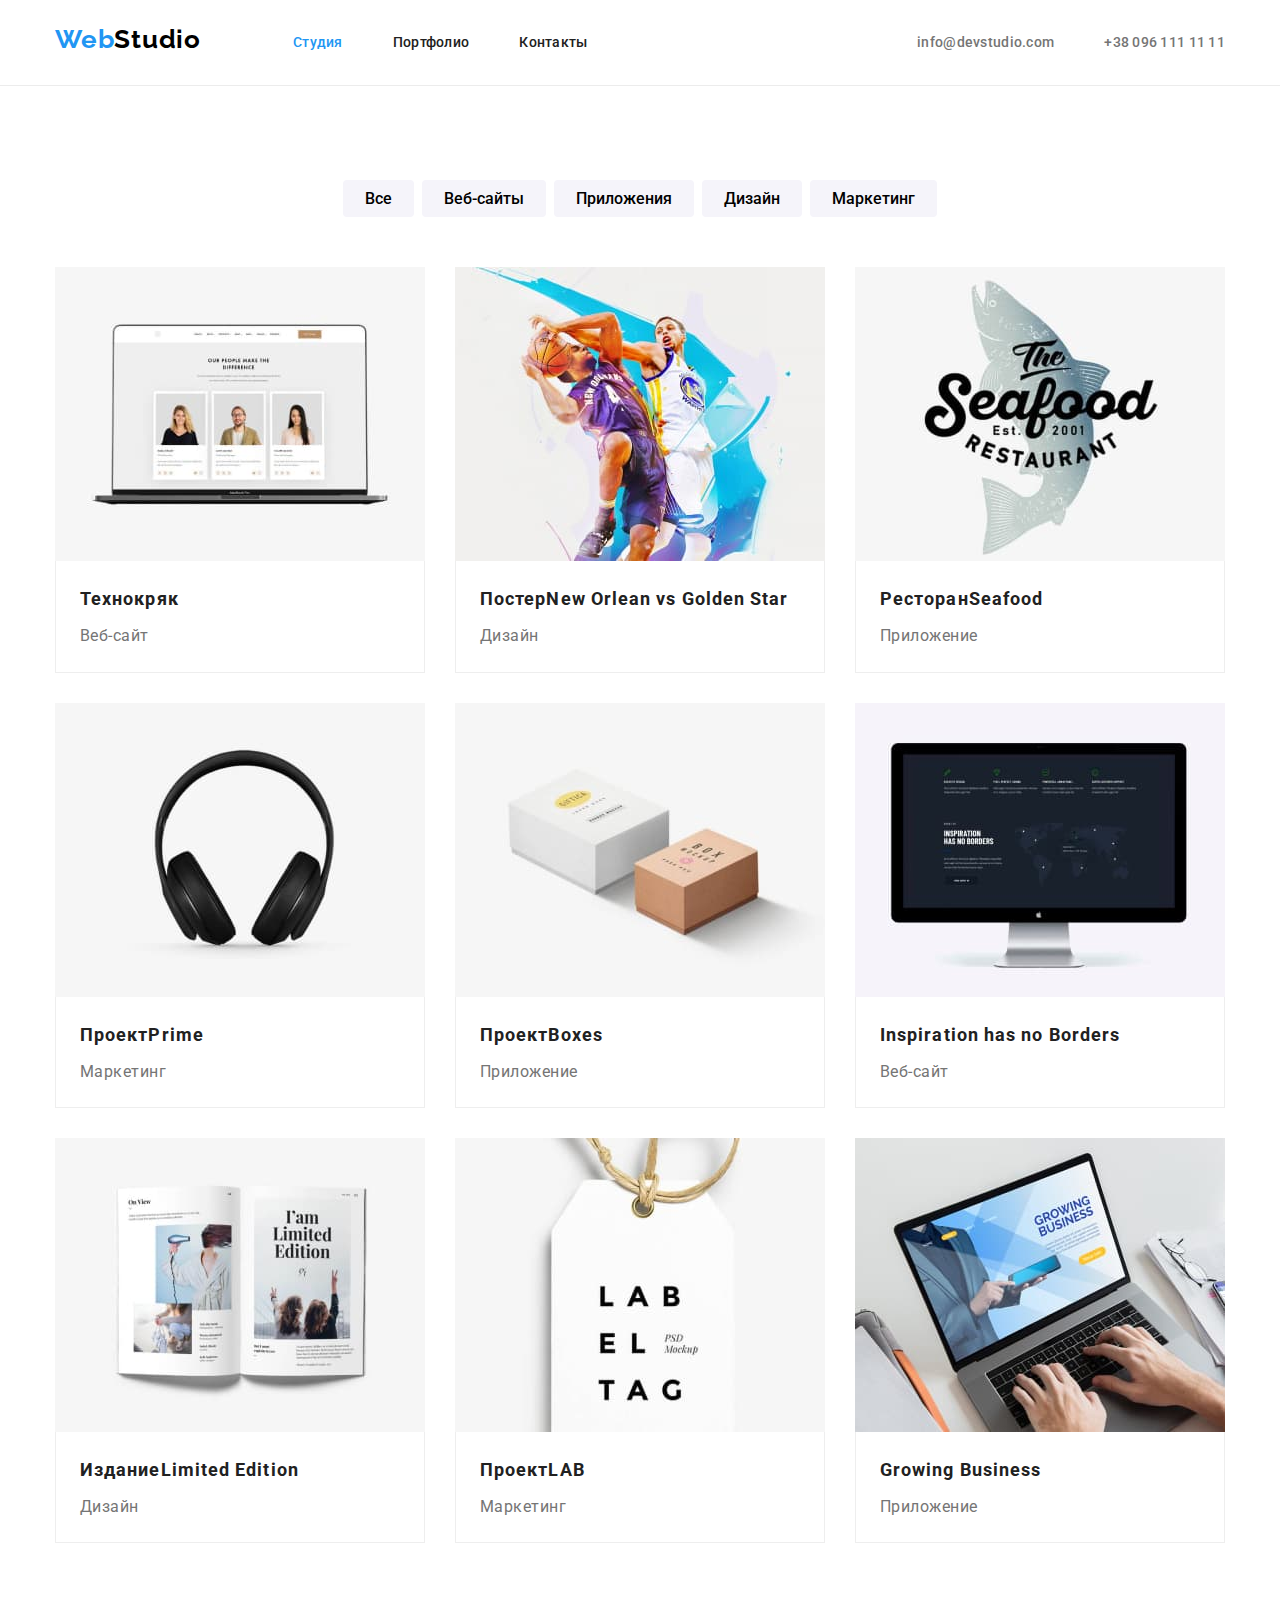
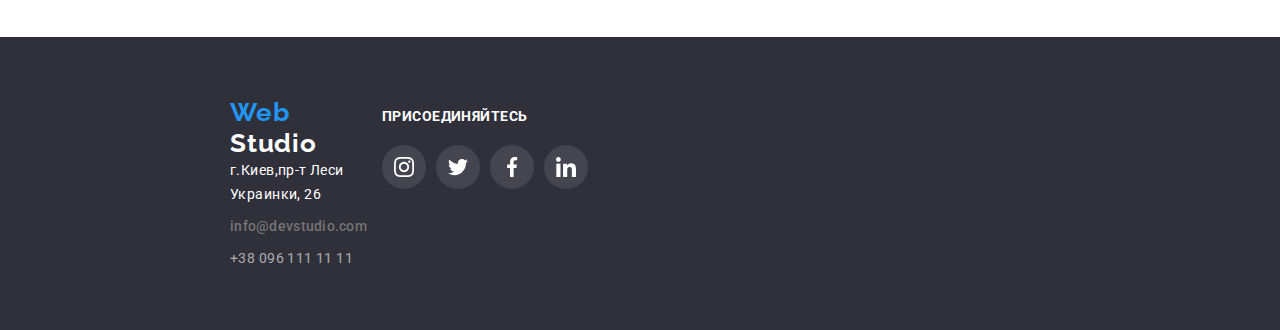
==== portfolio.html @ f0bbc2d5 "створення репозиторію" ====
<!DOCTYPE html>
<html lang="ru">
  <head>
    <meta charset="UTF-8" />
    <meta http-equiv="X-UA-Compatible" content="IE=edge" />
    <meta name="viewport" content="width=device-width, initial-scale=1.0" />
    <title>Студия</title>
    <link rel="preconnect" href="https://fonts.googleapis.com" />
    <link rel="preconnect" href="https://fonts.gstatic.com" crossorigin />
    <link
      href="https://fonts.googleapis.com/css2?family=Raleway:wght@700&family=Roboto:wght@400;500;700;900&display=swap"
      rel="stylesheet"
    />
    <link
      rel="stylesheet"
      href="https://cdnjs.cloudflare.com/ajax/libs/modern-normalize/1.1.0/modern-normalize.min.css"
      integrity="sha512-wpPYUAdjBVSE4KJnH1VR1HeZfpl1ub8YT/NKx4PuQ5NmX2tKuGu6U/JRp5y+Y8XG2tV+wKQpNHVUX03MfMFn9Q=="
      crossorigin="anonymous"
      referrerpolicy="no-referrer"
    />
    <link rel="stylesheet" href="./css/styles.css" />
  </head>

  <body>
    <!-- HEADER and Navigation-->
    <header class="header">
      <div class="container header-container">
        <nav class="navigation">
          <a href="./index.html" lang="en" class="logo"
            ><span class="logo-accent">Web</span
            ><span class="logo-black-color">Studio</span></a
          >
          <ul class="navigation-list list">
            <li class="navigation-list-item">
              <a href="./index.html" class="navigation-link link active"
                >Студия</a
              >
            </li>
            <li class="navigation-list-item">
              <a href="./portfolio.html" class="navigation-link link"
                >Портфолио</a
              >
            </li>
            <li class="navigation-list-item">
              <a href="/" class="navigation-link link">Контакты</a>
            </li>
          </ul>
        </nav>
        <ul class="contacts-list list">
          <li class="contact-mail">
            <a href="mailto:info@devstudio.com" class="contact-mail-link link"
              >info@devstudio.com</a
            >
          </li>
          <li class="contact-telephon">
            <a href="tel:+380961111111" class="contact-telephon-link link"
              >+38 096 111 11 11</a
            >
          </li>
        </ul>
      </div>
    </header>
    <main>
      <!-- Section filter-portfolio -->
      <section class="menu-portfolio">
        <div class="container">
          <h1 class="menu-portfolio-title">Портфолио</h1>
          <ul class="portfolio-filter-list list">
            <li class="portfolio-list-btn">
              <button type="button" class="filter-btn">Все</button>
            </li>
            <li class="portfolio-list-btn">
              <button type="button" class="filter-btn">Веб-сайты</button>
            </li>
            <li class="portfolio-list-btn">
              <button type="button" class="filter-btn">Приложения</button>
            </li>
            <li class="portfolio-list-btn">
              <button type="button" class="filter-btn">Дизайн</button>
            </li>
            <li class="portfolio-list-btn">
              <button type="button" class="filter-btn">Маркетинг</button>
            </li>
          </ul>
          <!-- portfolio setka -->

          <ul class="portfolio-list list">
            <li class="portfolio-list-item">
              <img
                src="./images/project1.jpg"
                width="370"
                height="404"
                alt="Пример веб-сайта"
                class="portfolio-list-item-img"
              />
              <div class="portfolio-list-container">
                <h2 class="portfolio-list-title">Технокряк</h2>
                <p class="portfolio-list-text">Веб-сайт</p>
              </div>
            </li>
            <li class="portfolio-list-item">
              <img
                src="./images/project2.jpg"
                width="370"
                height="404"
                alt="Пример постера"
                class="portfolio-list-item-img"
              />
              <div class="portfolio-list-container">
                <h2 class="portfolio-list-title">
                  Постер <span lang="en">New Orlean vs Golden Star</span>
                </h2>
                <p class="portfolio-list-text">Дизайн</p>
              </div>
            </li>
            <li class="portfolio-list-item">
              <img
                src="./images/project3.jpg"
                width="370"
                height="404"
                alt="Логотип приложения"
                class="portfolio-list-item-img"
              />
              <div class="portfolio-list-container">
                <h2 class="portfolio-list-title">
                  Ресторан <span lang="en">Seafood</span>
                </h2>
                <p class="portfolio-list-text">Приложение</p>
              </div>
            </li>
            <li class="portfolio-list-item">
              <img
                src="./images/project4.jpg"
                width="370"
                height="404"
                alt="Наушники"
                class="portfolio-list-item-img"
              />
              <div class="portfolio-list-container">
                <h2 class="portfolio-list-title">
                  Проект <span lang="en">Prime</span>
                </h2>
                <p class="portfolio-list-text">Маркетинг</p>
              </div>
            </li>
            <li class="portfolio-list-item">
              <img
                src="./images/project5.jpg"
                width="370"
                height="404"
                alt="Две коробки"
                class="portfolio-list-item-img"
              />
              <div class="portfolio-list-container">
                <h2 class="portfolio-list-title">
                  Проект <span lang="en">Boxes</span>
                </h2>
                <p class="portfolio-list-text">Приложение</p>
              </div>
            </li>
            <li class="portfolio-list-item">
              <img
                src="./images/project6.jpg"
                width="370"
                height="404"
                alt="Изображение веб-сайта на мониторе"
                class="portfolio-list-item-img"
              />
              <div class="portfolio-list-container">
                <h2 class="portfolio-list-title">
                  <span lang="en">Inspiration has no Borders</span>
                </h2>
                <p class="portfolio-list-text">Веб-сайт</p>
              </div>
            </li>
            <li class="portfolio-list-item">
              <img
                src="./images/project7.jpg"
                width="370"
                height="404"
                alt="Журнал"
                class="portfolio-list-item-img"
              />
              <div class="portfolio-list-container">
                <h2 class="portfolio-list-title">
                  Издание <span lang="en">Limited Edition</span>
                </h2>
                <p class="portfolio-list-text">Дизайн</p>
              </div>
            </li>
            <li class="portfolio-list-item">
              <img
                src="./images/project8.jpg"
                width="370"
                height="404"
                alt="Этикетка"
                class="portfolio-list-item-img"
              />
              <div class="portfolio-list-container">
                <h2 class="portfolio-list-title">
                  Проект <span lang="en">LAB</span>
                </h2>
                <p class="portfolio-list-text">Маркетинг</p>
              </div>
            </li>
            <li class="portfolio-list-item">
              <img
                src="./images/project9.jpg"
                width="370"
                height="404"
                alt="Пример приложения на ноутбуке"
                class="portfolio-list-item-img"
              />
              <div class="portfolio-list-container">
                <h2 class="portfolio-list-title">
                  <span lang="en">Growing Business</span>
                </h2>
                <p class="portfolio-list-text">Приложение</p>
              </div>
            </li>
          </ul>
        </div>
      </section>
    </main>
    <!-- Footer -->
    <footer class="footer">
      <div class="container footer-container">
        <a href="./index.html" lang="en" class="logo-footer link"
          ><span class="logo-accent">Web</span>
          <span class="logo-white-color">Studio</span></a
        >
        <address class="footer-address">
          <ul class="address-list list">
            <li class="address-link">
              <a href="https://goo-gl.me/G8uBm" class="address link"
                >г.Киев,пр-т Леси Украинки, 26</a
              >
            </li>
            <li class="mail">
              <a href="mailto:info@devstudio.com" class="contact-mail-link link"
                >info@devstudio.com</a
              >
            </li>
            <li class="phone-number">
              <a href="tel:+380961111111" class="phone-number link"
                >+38 096 111 11 11</a
              >
            </li>
          </ul>
        </address>
      </div>
      <div class="footer-social">
        <h2 class="footer-social-title">ПРИСОЕДИНЯЙТЕСЬ</h2>

        <ul class="social-icon-in-card list">
          <li class="footer-social-icon-item">
            <a class="footer-social-icon-link" href="">
              <svg class="footer-social-icon" width="20" height="20">
                <use href="./images/sprite.svg#icon-instagram-2"></use>
              </svg>
            </a>
          </li>
          <li class="social-icon-item">
            <a class="footer-social-icon-link" href="">
              <svg class="footer-social-icon" width="20" height="20">
                <use href="./images/sprite.svg#icon-twitter-1"></use>
              </svg>
            </a>
          </li>
          <li class="social-icon-item">
            <a class="footer-social-icon-link" href="">
              <svg class="footer-social-icon" width="20" height="20">
                <use href="./images/sprite.svg#icon-facebook-1-1"></use>
              </svg>
            </a>
          </li>

          <li class="social-icon-item">
            <a class="footer-social-icon-link" href="">
              <svg class="footer-social-icon" width="20" height="20">
                <use href="./images/sprite.svg#icon-linkedin-1"></use>
              </svg>
            </a>
          </li>
        </ul>
      </div>
    </footer>
  </body>
</html>
---- css/styles.css ----
html {
  box-sizing: border-box;
}
*,
*::before,
*::after {
  box-sizing: inherit;
}
:root {
  --main-text-color: #212121;
  --text-color: #757575;
  --accent-text-color: #2196f3;
  --accent-hover-color: #188ce8;
  --white-text-color: #ffffff;
  --button-bg-grey-color: #f5f4fa;
  --main-bg-color: #fffffff;
  --secondary-bg-color: #f5f4fa;
  --bg-grey-color: #2f303a;
  --border-color: #eeeeee;
  --social-icon-color: #afb1b8;
  --social-bg-lighte-color: #fff;
}
body {
  margin: 0;
  color: var(--main-text-color);
  font-family: Roboto, sans-serif;
}
h1,
h2,
h3,
p {
  margin-top: 0;
  margin-bottom: 0;
}
ul,
ol {
  margin-top: 0;
  margin-bottom: 0;
  padding-left: 0;
}
img {
  display: block;
  max-width: 100%;
  height: auto;
}

.list {
  list-style: none;
}
.link {
  text-decoration: none;
}
.container {
  width: 1200px;
  padding-left: 15px;
  padding-right: 15px;
  margin-left: auto;
  margin-right: auto;
}
.section {
  padding-top: 94px;
  padding-bottom: 94px;
}
/* section header */
.header {
  border-bottom: 1px solid #ececec;
}
.header-container {
  display: flex;
  align-items: center;
}

.navigation {
  display: flex;
}
.navigation-list {
  display: flex;
  padding-top: 32px;
  padding-bottom: 32px;
}
.contacts-list {
  display: flex;
  margin-left: auto;
  padding-top: 32px;
  padding-bottom: 32px;
}

.logo {
  font-family: Raleway, sans-serif;
  font-weight: 700;
  font-size: 26px;
  line-height: 1.19;
  text-decoration: none;
  letter-spacing: 0.03em;
  margin-right: 92px;
  padding-top: 24px;
  padding-bottom: 24px;
}
.logo-accent {
  color: var(--accent-text-color);
}
.logo-accent:hover {
  color: var(--accent-hover-color);
}
.logo-black-color {
  color: #000000;
}
.navigation-link {
  font-weight: 500;
  font-size: 14px;
  line-height: 1.4;
  letter-spacing: 0.02em;
  color: var(--main-text-color);
}
.active {
  color: var(--accent-text-color);
}
.navigation-link:hover {
  color: var(--accent-text-color);
}
.navigation-link:focus {
  color: var(--accent-text-color);
}
.navigation-list-item:not(:last-child) {
  margin-right: 50px;
}
.navigation-list-item {
  display: block;
}
.contact-telephon-link,
.contact-mail-link {
  font-weight: 500;
  font-size: 14px;
  line-height: 1.4;
  letter-spacing: 0.02em;
  color: var(--text-color);
}
.contact-mail {
  margin-right: 50px;
}
.contact-mail-link:hover,
:focus {
  color: var(--accent-text-color);
}
.contact-telephon-link:hover,
:focus {
  color: var(--accent-text-color);
}

.mail-icon {
  margin-right: 10px;
  fill: currentColor;
}

/* hero section */
.hero {
  max-width: 1600px;
  margin-top: 0;
  margin-left: auto;
  margin-right: auto;
  padding: 200px 0;
  background-image: linear-gradient(
      rgba(47, 48, 58, 0.4),
      rgba(47, 48, 58, 0.4)
    ),
    url("/images/Img5.jpg");
  background-size: cover;
  background-color: #c4c4c4;
}
.main-title {
  font-weight: 900;
  font-size: 44px;
  line-height: 1.4;
  text-align: center;
  letter-spacing: 0.06em;
  text-transform: uppercase;
  color: var(--white-text-color);
  min-width: 696px;

  margin-bottom: 30px;
}
.modal-button {
  min-width: 200px;
  padding: 10px 32px;
  font-weight: 700;
  font-size: 16px;
  line-height: 1.9;
  align-items: center;
  text-align: center;
  letter-spacing: 0.06em;
  color: var(--white-text-color);
  background-color: var(--accent-text-color);
  cursor: pointer;
  border-radius: 4px;
  border-color: var(--accent-hover-color);
  display: flex;
  margin-left: auto;
  margin-right: auto;
}
.modal-button:hover {
  background-color: var(--accent-hover-color);
}

/* description section */

.description-second-title {
  font-weight: 700;
  font-size: 14px;
  line-height: 1.1;
  letter-spacing: 0.03em;
  text-transform: uppercase;
  color: var(--main-text-color);
  margin-bottom: 10px;
}
.description-image{
  display: flex;
  align-items: center;
  width: 270px;
  height: 120px;
  background-color: var(--secondary-bg-color);
border-radius: 4px;
}
.description-text {
  font-size: 14px;
  line-height: 1.7;
  letter-spacing: 0.03em;
  color: var(--text-color);
}
.description-list {
  display: flex;
}
.description-list-item {
 
  flex-basis: calc((100% - 120px) / 4);
}
.description-list-item:last-child {
  margin-right: 0px;
}
.description-list-item:not(:last-child) {
  margin-right: 30px;
}
.description-icon {
  display: block;
  margin-bottom: 30px;
  margin-right: auto;
  margin-left: auto;
}

/* SECTION ABOUT */

.about {
  padding-top: 0;
}
.about-title,
.team-title,
.our-clients-title {
  font-weight: 700;
  font-size: 36px;
  line-height: 1.2;
  text-align: center;
  letter-spacing: 0.03em;
  color: var(--main-text-color);
  margin-bottom: 50px;
}

.about-list {
  display: flex;
  justify-content: space-between;
}

.about-list-photo:not(:last-child) {
  margin-right: 30px;
}

/* team members */
.team-list {
  display: flex;
  flex-wrap: wrap;
  margin-left: -30px;
  margin-top: -30px;
  padding: 0;
}
.team-member-photo {
  flex-basis: calc((100% - 120px) / 4);
  margin-left: 30px;
  margin-top: 30px;
  background-color: white;
  box-shadow: 0px 1px 3px rgba(0, 0, 0, 0.12), 0px 1px 1px rgba(0, 0, 0, 0.14),
    0px 2px 1px rgba(0, 0, 0, 0.2);
  border-radius: 0px 0px 4px 4px;
}

.team-teatle {
  margin-bottom: 50px;
}
.team-member-name {
  font-weight: 500;
  font-size: 16px;
  line-height: 1.2;
  letter-spacing: 0.03em;
  text-align: center;
  color: var(--main-text-color);
  margin-bottom: 10px;
}
.team-member-profesion {
  font-size: 16px;
  line-height: 1.2;
  letter-spacing: 0.03em;
  text-align: center;
  color: var(--text-color);
  margin-bottom: 16px;
}

.team-under-photo-content {
  padding-top: 30px;
  padding-bottom: 30px;
}
.team {
  background-color: var(--secondary-bg-color);
}

.social-icon-in-card {
  display: flex;
  width: 206px;
  margin: 0 auto;
  justify-content: space-between;
}
.social-icon-link {
  display: flex;
  justify-content: center;
  align-items: center;
  width: 44px;
  height: 44px;
  background-color: var(--white-text-color);
  border-radius: 50%;
  color: var(--social-icon-color);
}
.social-icon {
  fill: currentColor;
}
.social-icon-link:hover,
.social-icon-link:focus {
  color: var(--white-text-color);
  background-color: var(--accent-hover-color);
}

/* our clients section */
.clients-list {
  display: flex;
  justify-content: space-between;
}
.client-icon-link {
  display: block;
  height: 92px;
  padding: 16px 32px 16px 32px;
}

.client-icon {
  display: block;
  width: 106px;
  height: 60px;
  fill: var(--social-icon-color);
  margin-right: auto;
  margin-left: auto; 
}
.client-icon:hover,
.client-icon:focus{
  fill: var(--accent-hover-color);
}
.client-icon-item {
  width: 170px;
  height: 92px;
  color: var(--social-icon-color);
  border: 1px solid var(--social-icon-color);
  border-radius: 4px;
}

.client-icon-item:hover,
.client-icon-item:focus{
  border: 1px solid var(--accent-hover-color);
}
.client-icon-item:not(:last-child) {
  margin-right: 30px;
}
/* footer */
.footer {
  display: flex;
  align-items: baseline;
  max-width: 1600px;
  padding-top: 60px;
  background-color: var(--bg-grey-color);
  color: var(--white-text-color);
  padding-bottom: 60px;
  margin-top: 0;
  margin-left: auto;
  margin-right: auto;
}
.footer-container{
  margin-right: 0px;
  margin-left: 215px;
}
.address {
  font-size: 14px;
  line-height: 1.7;
  letter-spacing: 0.03em;
  color: var(--white-text-color);
  font-style: normal;
}
.address-link {
  display: block;
  margin-bottom: 8px;
}
.mail,
.phone-number {
  font-style: normal;
  font-size: 14px;
  line-height: 1.7;
  letter-spacing: 0.03em;
  color: rgba(255, 255, 255, 0.6);
  margin-bottom: 8px;
}
.phone-number {
  margin-bottom: 0px;
}
.address-list {
  display: block;
  /* display: column; */
}
.address-list,
.mail {
  align-content: space-around;
}
a.logo.link {
  display: block;
}
.logo-footer {
  font-family: Raleway, sans-serif;
  font-weight: 700;
  font-size: 26px;
  line-height: 1.19;
  text-decoration: none;
  letter-spacing: 0.03em;
  margin-bottom: 20px;
}
.logo-white-color {
  color: var(--white-text-color);
}
.address:hover {
  color: var(--accent-hover-color);
}
.mail:hover {
  color: var(--accent-hover-color);
}

.phone-number:hover {
  color: var(--accent-hover-color);
}
.address:focus {
  color: var(--accent-hover-color);
}
.mail:focus {
  color: var(--accent-hover-color);
}
.phone-number:focus {
  color: var(--accent-hover-color);
}
.footer-social{
  margin-right: 878px;
}
.footer-social-title{
  font-weight: 700;
  font-size: 14px;
  line-height: 1.14;
  letter-spacing: 0.03em;
  text-transform: uppercase;
  color:var(--white-text-color);
  margin-bottom:  20px;
}


.footer-social-icon-link{
  display: flex;
  justify-content: center;
  align-items: center;
  width: 44px;
  height: 44px;
  background-color: rgba(255, 255, 255, 0.1);
  border-radius: 50%;
  
}
.footer-social-icon{
  color: var(--white-text-color);
}

.footer-social-icon-link{
  fill: currentColor;
}


.footer-social-icon-link:hover,
.footer-social-icon-link:focus {
  color: var(--white-text-color);
  background-color: var(--accent-hover-color)
}

/* PORTFOLIO */
/* filter */
.filter-list-container {
  display: flex;
  justify-content: center;
  margin-right: auto;
  margin-left: auto;
  margin-bottom: 50px;
}
.portfolio-list-btn {
  font-size: 16px;
  line-height: 1.6;
  letter-spacing: 0.03em;
  color: var(--main-text-color);
  cursor: pointer;
  font-family: Roboto;
  font-style: normal;
  font-weight: 500;
  font-size: 16px;
  line-height: 1.6px;
}
.filter-btn {
  font-family: Roboto;
  font-style: normal;
  font-weight: 500;
  font-size: 16px;
  line-height: 1.6;
  background-color: var(--button-bg-grey-color);
  border-color: var(--button-bg-grey-color);
  border-radius: 4px;
  border-width: 0;
  padding: 6px 22px;
  cursor: pointer;
}
.portfolio-list-btn:not(:last-child) {
  margin-right: 8px;
}

.filter-btn:hover,
.filter-btn:focus {
  color: var(--white-text-color);
  background-color: var(--accent-hover-color);
}

.portfolio-filter-list {
  display: flex;
  justify-content: center;
  margin-right: auto;
  margin-left: auto;
  margin-bottom: 50px;
}

.portfolio-list-btn {
  display: flex;
  display: block;
  justify-content: center;
  margin-top: 0;

  padding-left: 0;
}
.menu-portfolio {
  padding-top: 94px;
  padding-bottom: 94px;
}
.portfolio-list-item {
  width: 370px;
  margin-bottom: 30px;
}
.portfolio-list-title {
  font-weight: bold;
  font-size: 18px;
  line-height: 2;
  letter-spacing: 0.06em;
  color: var(--main-text-color);
  background-color: #ffffff;
  display: flex;
  flex-wrap: wrap;
  margin-bottom: 4px;
}
.portfolio-list-text {
  font-size: 16px;
  line-height: 1.9;
  letter-spacing: 0.03em;
  color: var(--text-color);
  background-color: #ffffff;
}
.portfolio-list-container {
  border-left: 1px solid var(--border-color);
  border-bottom: 1px solid var(--border-color);
  border-right: 1px solid var(--border-color);
  padding: 20px 24px;
}
.portfolio-list {
  display: flex;
  flex-wrap: wrap;
}
.portfolio-list-item:not(:nth-child(3n)) {
  margin-right: 30px;
  background-color: white;
  padding: 0;
}
.portfolio-list-item:nth-last-child(-n + 3) {
  margin-bottom: 0px;
}
.menu-portfolio-title,
.description-title {
  position: absolute;
  width: 1px;
  height: 1px;
  margin: -1px;
  padding: 0;
  overflow: hidden;
  border: 0;
  clip: rect(0 0 0 0);
}
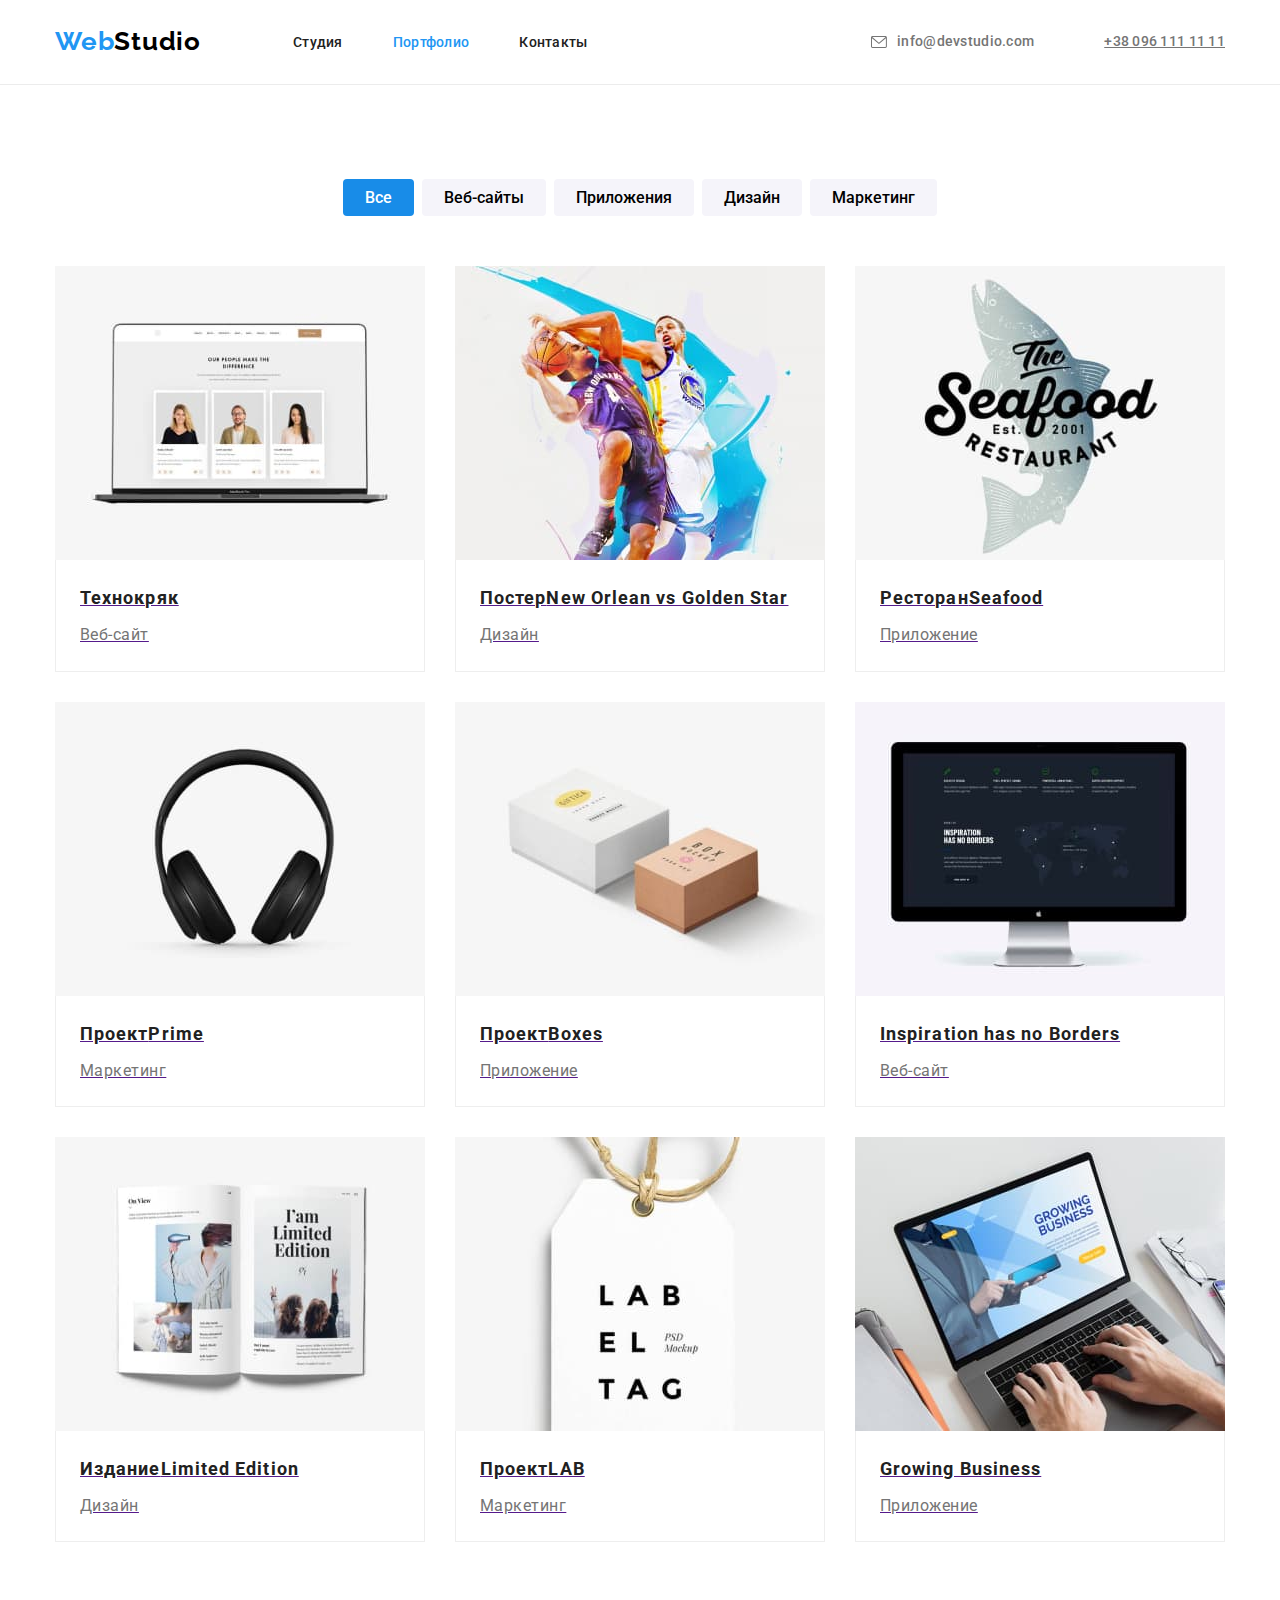
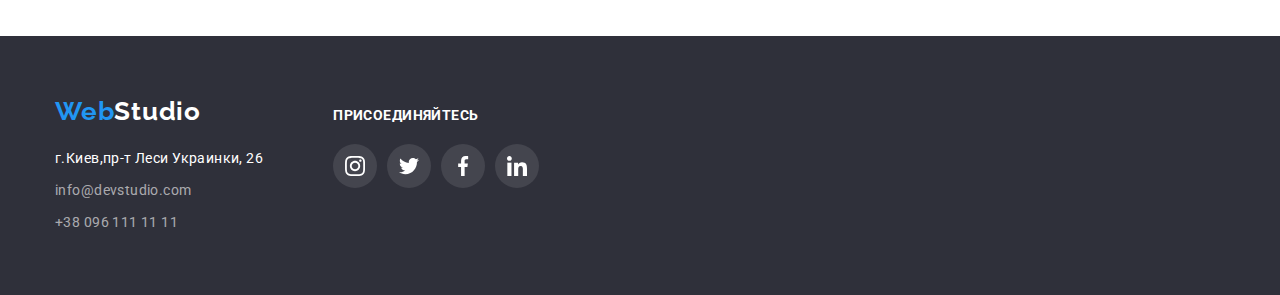
==== commit b2a95a56: "копія" ====
--- a/portfolio.html
+++ b/portfolio.html
@@ -26,18 +26,16 @@
     <header class="header">
       <div class="container header-container">
         <nav class="navigation">
-          <a href="./index.html" lang="en" class="logo"
-            ><span class="logo-accent">Web</span
-            ><span class="logo-black-color">Studio</span></a
+          <a href="./index.html" lang="en" class="logo logo-accent"
+            >Web<span class="logo-black-color">Studio</span></a
           >
+
           <ul class="navigation-list list">
             <li class="navigation-list-item">
-              <a href="./index.html" class="navigation-link link active"
-                >Студия</a
-              >
+              <a href="./index.html" class="navigation-link link">Студия</a>
             </li>
             <li class="navigation-list-item">
-              <a href="./portfolio.html" class="navigation-link link"
+              <a href="./portfolio.html" class="navigation-link link active"
                 >Портфолио</a
               >
             </li>
@@ -48,13 +46,19 @@
         </nav>
         <ul class="contacts-list list">
           <li class="contact-mail">
-            <a href="mailto:info@devstudio.com" class="contact-mail-link link"
-              >info@devstudio.com</a
+            <a href="mailto:info@devstudio.com" class="contact-mail-link link">
+              <svg class="mail-icon" width="16" height="12">
+                <use href="./images/sprite.svg#icon-envelope-hover-1"></use>
+              </svg>
+              info@devstudio.com</a
             >
           </li>
-          <li class="contact-telephon">
-            <a href="tel:+380961111111" class="contact-telephon-link link"
-              >+38 096 111 11 11</a
+          <li cclass="contact-telephon">
+            <a href="tel:+380961111111" class="contact-telephon-link lin">
+              <svg class="mail-icon" width="10" height="16">
+                <use href="./images/sprite.svg#smartphone"></use>
+              </svg>
+              +38 096 111 11 11</a
             >
           </li>
         </ul>
@@ -67,7 +71,9 @@
           <h1 class="menu-portfolio-title">Портфолио</h1>
           <ul class="portfolio-filter-list list">
             <li class="portfolio-list-btn">
-              <button type="button" class="filter-btn">Все</button>
+              <button type="button" class="filter-btn active-filter-btn">
+                Все
+              </button>
             </li>
             <li class="portfolio-list-btn">
               <button type="button" class="filter-btn">Веб-сайты</button>
@@ -86,137 +92,156 @@
 
           <ul class="portfolio-list list">
             <li class="portfolio-list-item">
-              <img
-                src="./images/project1.jpg"
-                width="370"
-                height="404"
-                alt="Пример веб-сайта"
-                class="portfolio-list-item-img"
-              />
-              <div class="portfolio-list-container">
-                <h2 class="portfolio-list-title">Технокряк</h2>
-                <p class="portfolio-list-text">Веб-сайт</p>
-              </div>
-            </li>
-            <li class="portfolio-list-item">
-              <img
-                src="./images/project2.jpg"
-                width="370"
-                height="404"
-                alt="Пример постера"
-                class="portfolio-list-item-img"
-              />
-              <div class="portfolio-list-container">
-                <h2 class="portfolio-list-title">
-                  Постер <span lang="en">New Orlean vs Golden Star</span>
-                </h2>
-                <p class="portfolio-list-text">Дизайн</p>
-              </div>
-            </li>
-            <li class="portfolio-list-item">
-              <img
-                src="./images/project3.jpg"
-                width="370"
-                height="404"
-                alt="Логотип приложения"
-                class="portfolio-list-item-img"
-              />
-              <div class="portfolio-list-container">
-                <h2 class="portfolio-list-title">
-                  Ресторан <span lang="en">Seafood</span>
-                </h2>
-                <p class="portfolio-list-text">Приложение</p>
-              </div>
-            </li>
-            <li class="portfolio-list-item">
-              <img
-                src="./images/project4.jpg"
-                width="370"
-                height="404"
-                alt="Наушники"
-                class="portfolio-list-item-img"
-              />
-              <div class="portfolio-list-container">
-                <h2 class="portfolio-list-title">
-                  Проект <span lang="en">Prime</span>
-                </h2>
-                <p class="portfolio-list-text">Маркетинг</p>
-              </div>
-            </li>
-            <li class="portfolio-list-item">
-              <img
-                src="./images/project5.jpg"
-                width="370"
-                height="404"
-                alt="Две коробки"
-                class="portfolio-list-item-img"
-              />
-              <div class="portfolio-list-container">
-                <h2 class="portfolio-list-title">
-                  Проект <span lang="en">Boxes</span>
-                </h2>
-                <p class="portfolio-list-text">Приложение</p>
-              </div>
-            </li>
-            <li class="portfolio-list-item">
-              <img
-                src="./images/project6.jpg"
-                width="370"
-                height="404"
-                alt="Изображение веб-сайта на мониторе"
-                class="portfolio-list-item-img"
-              />
-              <div class="portfolio-list-container">
-                <h2 class="portfolio-list-title">
-                  <span lang="en">Inspiration has no Borders</span>
-                </h2>
-                <p class="portfolio-list-text">Веб-сайт</p>
-              </div>
-            </li>
-            <li class="portfolio-list-item">
-              <img
-                src="./images/project7.jpg"
-                width="370"
-                height="404"
-                alt="Журнал"
-                class="portfolio-list-item-img"
-              />
-              <div class="portfolio-list-container">
-                <h2 class="portfolio-list-title">
-                  Издание <span lang="en">Limited Edition</span>
-                </h2>
-                <p class="portfolio-list-text">Дизайн</p>
-              </div>
-            </li>
-            <li class="portfolio-list-item">
-              <img
-                src="./images/project8.jpg"
-                width="370"
-                height="404"
-                alt="Этикетка"
-                class="portfolio-list-item-img"
-              />
-              <div class="portfolio-list-container">
-                <h2 class="portfolio-list-title">
-                  Проект <span lang="en">LAB</span>
-                </h2>
-                <p class="portfolio-list-text">Маркетинг</p>
-              </div>
-            </li>
-            <li class="portfolio-list-item">
-              <img
-                src="./images/project9.jpg"
-                width="370"
-                height="404"
-                alt="Пример приложения на ноутбуке"
-                class="portfolio-list-item-img"
-              />
-              <div class="portfolio-list-container">
-                <h2 class="portfolio-list-title">
-                  <span lang="en">Growing Business</span>
-                </h2>
-                <p class="portfolio-list-text">Приложение</p>
-              </div>
+              <a class="portfolio-link-img" href="">
+                <img
+                  src="./images/project1.jpg"
+                  width="370"
+                  height="404"
+                  alt="Пример постера"
+                  class="portfolio-list-item-img"
+                />
+                <div class="portfolio-list-container">
+                  <h2 class="portfolio-list-title">Технокряк</h2>
+                  <p class="portfolio-list-text">Веб-сайт</p>
+                </div>
+              </a>
+            </li>
+            <li class="portfolio-list-item">
+              <a class="portfolio-link-img" href="">
+                <img
+                  src="./images/project2.jpg"
+                  width="370"
+                  height="404"
+                  alt="Пример постера"
+                  class="portfolio-list-item-img"
+                />
+                <div class="portfolio-list-container">
+                  <h2 class="portfolio-list-title">
+                    Постер <span lang="en">New Orlean vs Golden Star</span>
+                  </h2>
+                  <p class="portfolio-list-text">Дизайн</p>
+                </div>
+              </a>
+            </li>
+            <li class="portfolio-list-item">
+              <a class="portfolio-link-img" href="">
+                <img
+                  src="./images/project3.jpg"
+                  width="370"
+                  height="404"
+                  alt="Логотип приложения"
+                  class="portfolio-list-item-img"
+                />
+                <div class="portfolio-list-container">
+                  <h2 class="portfolio-list-title">
+                    Ресторан <span lang="en">Seafood</span>
+                  </h2>
+                  <p class="portfolio-list-text">Приложение</p>
+                </div>
+              </a>
+            </li>
+            <li class="portfolio-list-item">
+              <a class="portfolio-link-img" href="">
+                <img
+                  src="./images/project4.jpg"
+                  width="370"
+                  height="404"
+                  alt="Наушники"
+                  class="portfolio-list-item-img"
+                />
+
+                <div class="portfolio-list-container">
+                  <h2 class="portfolio-list-title">
+                    Проект <span lang="en">Prime</span>
+                  </h2>
+                  <p class="portfolio-list-text">Маркетинг</p>
+                </div>
+              </a>
+            </li>
+            <li class="portfolio-list-item">
+              <a class="portfolio-link-img" href="">
+                <img
+                  src="./images/project5.jpg"
+                  width="370"
+                  height="404"
+                  alt="Две коробки"
+                  class="portfolio-list-item-img"
+                />
+                <div class="portfolio-list-container">
+                  <h2 class="portfolio-list-title">
+                    Проект <span lang="en">Boxes</span>
+                  </h2>
+                  <p class="portfolio-list-text">Приложение</p>
+                </div>
+              </a>
+            </li>
+            <li class="portfolio-list-item">
+              <a class="portfolio-link-img" href="">
+                <img
+                  src="./images/project6.jpg"
+                  width="370"
+                  height="404"
+                  alt="Изображение веб-сайта на мониторе"
+                  class="portfolio-list-item-img"
+                />
+                <div class="portfolio-list-container">
+                  <h2 class="portfolio-list-title">
+                    <span lang="en">Inspiration has no Borders</span>
+                  </h2>
+                  <p class="portfolio-list-text">Веб-сайт</p>
+                </div>
+              </a>
+            </li>
+            <li class="portfolio-list-item">
+              <a class="portfolio-link-img" href="">
+                <img
+                  src="./images/project7.jpg"
+                  width="370"
+                  height="404"
+                  alt="Журнал"
+                  class="portfolio-list-item-img"
+                />
+                <div class="portfolio-list-container">
+                  <h2 class="portfolio-list-title">
+                    Издание <span lang="en">Limited Edition</span>
+                  </h2>
+                  <p class="portfolio-list-text">Дизайн</p>
+                </div>
+              </a>
+            </li>
+            <li class="portfolio-list-item">
+              <a class="portfolio-link-img" href="">
+                <img
+                  src="./images/project8.jpg"
+                  width="370"
+                  height="404"
+                  alt="Этикетка"
+                  class="portfolio-list-item-img"
+                />
+                <div class="portfolio-list-container">
+                  <h2 class="portfolio-list-title">
+                    Проект <span lang="en">LAB</span>
+                  </h2>
+                  <p class="portfolio-list-text">Маркетинг</p>
+                </div>
+              </a>
+            </li>
+            <li class="portfolio-list-item">
+              <a class="portfolio-link-img" href="">
+                <img
+                  src="./images/project9.jpg"
+                  width="370"
+                  height="404"
+                  alt="Пример приложения на ноутбуке"
+                  class="portfolio-list-item-img"
+                />
+                <div class="portfolio-list-container">
+                  <h2 class="portfolio-list-title">
+                    <span lang="en">Growing Business</span>
+                  </h2>
+                  <p class="portfolio-list-text">Приложение</p>
+                </div>
+              </a>
             </li>
           </ul>
         </div>
@@ -224,65 +249,69 @@
     </main>
     <!-- Footer -->
     <footer class="footer">
-      <div class="container footer-container">
-        <a href="./index.html" lang="en" class="logo-footer link"
-          ><span class="logo-accent">Web</span>
-          <span class="logo-white-color">Studio</span></a
-        >
-        <address class="footer-address">
-          <ul class="address-list list">
-            <li class="address-link">
-              <a href="https://goo-gl.me/G8uBm" class="address link"
-                >г.Киев,пр-т Леси Украинки, 26</a
-              >
-            </li>
-            <li class="mail">
-              <a href="mailto:info@devstudio.com" class="contact-mail-link link"
-                >info@devstudio.com</a
-              >
-            </li>
-            <li class="phone-number">
-              <a href="tel:+380961111111" class="phone-number link"
-                >+38 096 111 11 11</a
-              >
+      <div class="footer-container container">
+        <div>
+          <a href="./index.html" lang="en" class="logo-footer link logo-accent"
+            >Web<span class="logo-white-color">Studio</span></a
+          >
+
+          <address class="footer-address">
+            <ul class="address-list list">
+              <li class="address-link">
+                <a href="https://goo-gl.me/G8uBm" class="address link"
+                  >г.Киев,пр-т Леси Украинки, 26</a
+                >
+              </li>
+              <li class="mail">
+                <a
+                  href="mailto:info@devstudio.com"
+                  class="footer-contact-mail-link link"
+                  >info@devstudio.com</a
+                >
+              </li>
+              <li class="phone-number">
+                <a href="tel:+380961111111" class="phone-number link"
+                  >+38 096 111 11 11</a
+                >
+              </li>
+            </ul>
+          </address>
+        </div>
+        <div class="footer-social">
+          <p class="footer-social-title">ПРИСОЕДИНЯЙТЕСЬ</p>
+
+          <ul class="social-icon-in-card list">
+            <li class="footer-social-icon-item">
+              <a class="footer-social-icon-link" href="">
+                <svg class="footer-social-icon" width="20" height="20">
+                  <use href="./images/sprite.svg#icon-instagram-2"></use>
+                </svg>
+              </a>
+            </li>
+            <li class="social-icon-item">
+              <a class="footer-social-icon-link" href="">
+                <svg class="footer-social-icon" width="20" height="20">
+                  <use href="./images/sprite.svg#icon-twitter-1"></use>
+                </svg>
+              </a>
+            </li>
+            <li class="social-icon-item">
+              <a class="footer-social-icon-link" href="">
+                <svg class="footer-social-icon" width="20" height="20">
+                  <use href="./images/sprite.svg#icon-facebook-1-1"></use>
+                </svg>
+              </a>
+            </li>
+
+            <li class="social-icon-item">
+              <a class="footer-social-icon-link" href="">
+                <svg class="footer-social-icon" width="20" height="20">
+                  <use href="./images/sprite.svg#icon-linkedin-1"></use>
+                </svg>
+              </a>
             </li>
           </ul>
-        </address>
-      </div>
-      <div class="footer-social">
-        <h2 class="footer-social-title">ПРИСОЕДИНЯЙТЕСЬ</h2>
-
-        <ul class="social-icon-in-card list">
-          <li class="footer-social-icon-item">
-            <a class="footer-social-icon-link" href="">
-              <svg class="footer-social-icon" width="20" height="20">
-                <use href="./images/sprite.svg#icon-instagram-2"></use>
-              </svg>
-            </a>
-          </li>
-          <li class="social-icon-item">
-            <a class="footer-social-icon-link" href="">
-              <svg class="footer-social-icon" width="20" height="20">
-                <use href="./images/sprite.svg#icon-twitter-1"></use>
-              </svg>
-            </a>
-          </li>
-          <li class="social-icon-item">
-            <a class="footer-social-icon-link" href="">
-              <svg class="footer-social-icon" width="20" height="20">
-                <use href="./images/sprite.svg#icon-facebook-1-1"></use>
-              </svg>
-            </a>
-          </li>
-
-          <li class="social-icon-item">
-            <a class="footer-social-icon-link" href="">
-              <svg class="footer-social-icon" width="20" height="20">
-                <use href="./images/sprite.svg#icon-linkedin-1"></use>
-              </svg>
-            </a>
-          </li>
-        </ul>
+        </div>
       </div>
     </footer>
   </body>
--- a/css/styles.css
+++ b/css/styles.css
@@ -1,11 +1,13 @@
 html {
   box-sizing: border-box;
 }
+
 *,
 *::before,
 *::after {
   box-sizing: inherit;
 }
+
 :root {
   --main-text-color: #212121;
   --text-color: #757575;
@@ -20,11 +22,13 @@
   --social-icon-color: #afb1b8;
   --social-bg-lighte-color: #fff;
 }
+
 body {
   margin: 0;
   color: var(--main-text-color);
   font-family: Roboto, sans-serif;
 }
+
 h1,
 h2,
 h3,
@@ -32,12 +36,14 @@
   margin-top: 0;
   margin-bottom: 0;
 }
+
 ul,
 ol {
   margin-top: 0;
   margin-bottom: 0;
   padding-left: 0;
 }
+
 img {
   display: block;
   max-width: 100%;
@@ -47,9 +53,11 @@
 .list {
   list-style: none;
 }
+
 .link {
   text-decoration: none;
 }
+
 .container {
   width: 1200px;
   padding-left: 15px;
@@ -57,14 +65,17 @@
   margin-left: auto;
   margin-right: auto;
 }
+
 .section {
   padding-top: 94px;
   padding-bottom: 94px;
 }
+
 /* section header */
 .header {
   border-bottom: 1px solid #ececec;
 }
+
 .header-container {
   display: flex;
   align-items: center;
@@ -73,14 +84,13 @@
 .navigation {
   display: flex;
 }
+
 .navigation-list {
   display: flex;
-  padding-top: 32px;
-  padding-bottom: 32px;
-}
-.contacts-list {
-  display: flex;
-  margin-left: auto;
+  align-items: center;
+}
+
+.navigation-link {
   padding-top: 32px;
   padding-bottom: 32px;
 }
@@ -96,15 +106,19 @@
   padding-top: 24px;
   padding-bottom: 24px;
 }
+
 .logo-accent {
   color: var(--accent-text-color);
 }
+
 .logo-accent:hover {
   color: var(--accent-hover-color);
 }
+
 .logo-black-color {
   color: #000000;
 }
+
 .navigation-link {
   font-weight: 500;
   font-size: 14px;
@@ -112,44 +126,87 @@
   letter-spacing: 0.02em;
   color: var(--main-text-color);
 }
+
 .active {
   color: var(--accent-text-color);
 }
+
 .navigation-link:hover {
   color: var(--accent-text-color);
 }
+
 .navigation-link:focus {
   color: var(--accent-text-color);
 }
+
 .navigation-list-item:not(:last-child) {
   margin-right: 50px;
 }
+
 .navigation-list-item {
   display: block;
-}
-.contact-telephon-link,
-.contact-mail-link {
+
+}
+
+.contacts-list {
+  display: flex;
+  align-items: center;
+  margin-left: auto;
+}
+
+.contact-mail {
+  display: flex;
+  align-items: center;
+  margin-right: 50px;
+
+}
+
+.contact-telephon {
+  display: flex;
+  display: block;
+  box-sizing: border-box;
+  align-items: center;
+}
+
+.contact-telephon-link {
+  display: flex;
+  justify-content: center;
   font-weight: 500;
   font-size: 14px;
   line-height: 1.4;
   letter-spacing: 0.02em;
   color: var(--text-color);
-}
-.contact-mail {
-  margin-right: 50px;
-}
+  padding-top: 32px;
+  padding-bottom: 32px;
+}
+
+.contact-mail-link {
+  display: flex;
+  justify-content: center;
+  align-items: center;
+  font-weight: 500;
+  font-size: 14px;
+  line-height: 1.4;
+  letter-spacing: 0.02em;
+  color: var(--text-color);
+  padding-top: 32px;
+  padding-bottom: 32px;
+}
+
+.mail-icon {
+
+  margin-right: 10px;
+  fill: currentColor;
+}
+
 .contact-mail-link:hover,
 :focus {
   color: var(--accent-text-color);
 }
+
 .contact-telephon-link:hover,
 :focus {
   color: var(--accent-text-color);
-}
-
-.mail-icon {
-  margin-right: 10px;
-  fill: currentColor;
 }
 
 /* hero section */
@@ -159,14 +216,13 @@
   margin-left: auto;
   margin-right: auto;
   padding: 200px 0;
-  background-image: linear-gradient(
-      rgba(47, 48, 58, 0.4),
-      rgba(47, 48, 58, 0.4)
-    ),
-    url("/images/Img5.jpg");
+  background-image: linear-gradient(rgba(47, 48, 58, 0.4),
+      rgba(47, 48, 58, 0.4)),
+    url("../images/Img5.jpg");
   background-size: cover;
   background-color: #c4c4c4;
 }
+
 .main-title {
   font-weight: 900;
   font-size: 44px;
@@ -176,9 +232,9 @@
   text-transform: uppercase;
   color: var(--white-text-color);
   min-width: 696px;
-
   margin-bottom: 30px;
 }
+
 .modal-button {
   min-width: 200px;
   padding: 10px 32px;
@@ -197,6 +253,7 @@
   margin-left: auto;
   margin-right: auto;
 }
+
 .modal-button:hover {
   background-color: var(--accent-hover-color);
 }
@@ -212,45 +269,50 @@
   color: var(--main-text-color);
   margin-bottom: 10px;
 }
-.description-image{
-  display: flex;
+
+.description-image {
+
+  display: block;
+  display: flex;
+  justify-content: center;
   align-items: center;
   width: 270px;
   height: 120px;
   background-color: var(--secondary-bg-color);
-border-radius: 4px;
-}
+  border-radius: 4px;
+  margin-bottom: 30px;
+}
+
 .description-text {
   font-size: 14px;
   line-height: 1.7;
   letter-spacing: 0.03em;
   color: var(--text-color);
 }
+
 .description-list {
   display: flex;
 }
+
 .description-list-item {
- 
+
   flex-basis: calc((100% - 120px) / 4);
 }
+
 .description-list-item:last-child {
   margin-right: 0px;
 }
+
 .description-list-item:not(:last-child) {
   margin-right: 30px;
 }
-.description-icon {
-  display: block;
-  margin-bottom: 30px;
-  margin-right: auto;
-  margin-left: auto;
-}
 
 /* SECTION ABOUT */
 
 .about {
   padding-top: 0;
 }
+
 .about-title,
 .team-title,
 .our-clients-title {
@@ -280,6 +342,7 @@
   margin-top: -30px;
   padding: 0;
 }
+
 .team-member-photo {
   flex-basis: calc((100% - 120px) / 4);
   margin-left: 30px;
@@ -293,6 +356,7 @@
 .team-teatle {
   margin-bottom: 50px;
 }
+
 .team-member-name {
   font-weight: 500;
   font-size: 16px;
@@ -302,6 +366,7 @@
   color: var(--main-text-color);
   margin-bottom: 10px;
 }
+
 .team-member-profesion {
   font-size: 16px;
   line-height: 1.2;
@@ -312,9 +377,9 @@
 }
 
 .team-under-photo-content {
-  padding-top: 30px;
-  padding-bottom: 30px;
-}
+  padding: 30px 32px;
+}
+
 .team {
   background-color: var(--secondary-bg-color);
 }
@@ -325,6 +390,7 @@
   margin: 0 auto;
   justify-content: space-between;
 }
+
 .social-icon-link {
   display: flex;
   justify-content: center;
@@ -335,9 +401,11 @@
   border-radius: 50%;
   color: var(--social-icon-color);
 }
+
 .social-icon {
   fill: currentColor;
 }
+
 .social-icon-link:hover,
 .social-icon-link:focus {
   color: var(--white-text-color);
@@ -349,68 +417,84 @@
   display: flex;
   justify-content: space-between;
 }
+
 .client-icon-link {
-  display: block;
-  height: 92px;
-  padding: 16px 32px 16px 32px;
-}
-
-.client-icon {
-  display: block;
-  width: 106px;
-  height: 60px;
-  fill: var(--social-icon-color);
-  margin-right: auto;
-  margin-left: auto; 
-}
-.client-icon:hover,
-.client-icon:focus{
-  fill: var(--accent-hover-color);
-}
-.client-icon-item {
+  display: flex;
+  justify-content: center;
+  align-items: center;
   width: 170px;
   height: 92px;
+  align-items: center;
   color: var(--social-icon-color);
   border: 1px solid var(--social-icon-color);
   border-radius: 4px;
 }
 
+.client-icon {
+  fill: currentColor;
+}
+
+.client-icon-link:hover,
+.client-icon-link:focus {
+  color: var(--accent-hover-color);
+}
+
 .client-icon-item:hover,
-.client-icon-item:focus{
+.client-icon-item:focus {
   border: 1px solid var(--accent-hover-color);
 }
+
 .client-icon-item:not(:last-child) {
   margin-right: 30px;
 }
+
 /* footer */
 .footer {
+  padding: 60px 0;
+  background-color: var(--bg-grey-color);
+
+}
+
+.footer-container {
   display: flex;
   align-items: baseline;
-  max-width: 1600px;
-  padding-top: 60px;
-  background-color: var(--bg-grey-color);
-  color: var(--white-text-color);
-  padding-bottom: 60px;
-  margin-top: 0;
-  margin-left: auto;
-  margin-right: auto;
-}
-.footer-container{
-  margin-right: 0px;
-  margin-left: 215px;
-}
+  padding: 0 15px;
+  margin: 0 auto;
+}
+
 .address {
   font-size: 14px;
   line-height: 1.7;
   letter-spacing: 0.03em;
   color: var(--white-text-color);
   font-style: normal;
-}
+  min-width: 230px;
+}
+
 .address-link {
-  display: block;
+  display: inline-block;
   margin-bottom: 8px;
 }
-.mail,
+
+.mail {
+  font-style: normal;
+  font-size: 14px;
+  line-height: 1.7;
+  letter-spacing: 0.03em;
+  color: rgba(255, 255, 255, 0.6);
+  margin-bottom: 8px;
+}
+
+.footer-contact-mail-link {
+  font-family: Roboto;
+  font-style: normal;
+  font-size: 14px;
+  line-height: 1.7;
+  letter-spacing: 0.03em;
+  color: rgba(255, 255, 255, 0.6);
+  margin-bottom: 8px;
+}
+
 .phone-number {
   font-style: normal;
   font-size: 14px;
@@ -419,20 +503,24 @@
   color: rgba(255, 255, 255, 0.6);
   margin-bottom: 8px;
 }
+
 .phone-number {
   margin-bottom: 0px;
 }
+
 .address-list {
   display: block;
-  /* display: column; */
-}
+}
+
 .address-list,
 .mail {
   align-content: space-around;
 }
+
 a.logo.link {
   display: block;
 }
+
 .logo-footer {
   font-family: Raleway, sans-serif;
   font-weight: 700;
@@ -440,14 +528,18 @@
   line-height: 1.19;
   text-decoration: none;
   letter-spacing: 0.03em;
+  display: block;
   margin-bottom: 20px;
 }
+
 .logo-white-color {
   color: var(--white-text-color);
 }
+
 .address:hover {
   color: var(--accent-hover-color);
 }
+
 .mail:hover {
   color: var(--accent-hover-color);
 }
@@ -455,30 +547,36 @@
 .phone-number:hover {
   color: var(--accent-hover-color);
 }
+
 .address:focus {
   color: var(--accent-hover-color);
 }
+
 .mail:focus {
   color: var(--accent-hover-color);
 }
+
 .phone-number:focus {
   color: var(--accent-hover-color);
 }
-.footer-social{
-  margin-right: 878px;
-}
-.footer-social-title{
+
+.footer-social {
+  margin-left: 70px;
+}
+
+.footer-social-title {
   font-weight: 700;
   font-size: 14px;
   line-height: 1.14;
   letter-spacing: 0.03em;
   text-transform: uppercase;
-  color:var(--white-text-color);
-  margin-bottom:  20px;
-}
-
-
-.footer-social-icon-link{
+  color: var(--white-text-color);
+
+  margin-bottom: 20px;
+}
+
+
+.footer-social-icon-link {
   display: flex;
   justify-content: center;
   align-items: center;
@@ -486,13 +584,14 @@
   height: 44px;
   background-color: rgba(255, 255, 255, 0.1);
   border-radius: 50%;
-  
-}
-.footer-social-icon{
-  color: var(--white-text-color);
-}
-
-.footer-social-icon-link{
+
+}
+
+.footer-social-icon {
+  color: var(--white-text-color);
+}
+
+.footer-social-icon-link {
   fill: currentColor;
 }
 
@@ -512,6 +611,7 @@
   margin-left: auto;
   margin-bottom: 50px;
 }
+
 .portfolio-list-btn {
   font-size: 16px;
   line-height: 1.6;
@@ -524,6 +624,7 @@
   font-size: 16px;
   line-height: 1.6px;
 }
+
 .filter-btn {
   font-family: Roboto;
   font-style: normal;
@@ -537,8 +638,14 @@
   padding: 6px 22px;
   cursor: pointer;
 }
+
 .portfolio-list-btn:not(:last-child) {
   margin-right: 8px;
+}
+
+.active-filter-btn {
+  color: var(--white-text-color);
+  background-color: var(--accent-hover-color);
 }
 
 .filter-btn:hover,
@@ -560,17 +667,37 @@
   display: block;
   justify-content: center;
   margin-top: 0;
-
   padding-left: 0;
 }
+
 .menu-portfolio {
   padding-top: 94px;
   padding-bottom: 94px;
 }
+
 .portfolio-list-item {
+  display: block;
   width: 370px;
   margin-bottom: 30px;
-}
+
+}
+
+.portfolio-link-img {
+  display: block;
+}
+
+.portfolio-list-item:hover {
+  box-shadow: 0px 1px 1px rgba(0, 0, 0, 0.12),
+    0px 4px 4px rgba(0, 0, 0, 0.06),
+    1px 4px 6px rgba(0, 0, 0, 0.16);
+}
+
+.portfolio-list-all:focus {
+  box-shadow: 0px 1px 1px rgba(0, 0, 0, 0.12),
+    0px 4px 4px rgba(0, 0, 0, 0.06),
+    1px 4px 6px rgba(0, 0, 0, 0.16);
+}
+
 .portfolio-list-title {
   font-weight: bold;
   font-size: 18px;
@@ -582,6 +709,7 @@
   flex-wrap: wrap;
   margin-bottom: 4px;
 }
+
 .portfolio-list-text {
   font-size: 16px;
   line-height: 1.9;
@@ -589,24 +717,29 @@
   color: var(--text-color);
   background-color: #ffffff;
 }
+
 .portfolio-list-container {
   border-left: 1px solid var(--border-color);
   border-bottom: 1px solid var(--border-color);
   border-right: 1px solid var(--border-color);
   padding: 20px 24px;
 }
+
 .portfolio-list {
   display: flex;
   flex-wrap: wrap;
 }
+
 .portfolio-list-item:not(:nth-child(3n)) {
   margin-right: 30px;
   background-color: white;
   padding: 0;
 }
+
 .portfolio-list-item:nth-last-child(-n + 3) {
   margin-bottom: 0px;
 }
+
 .menu-portfolio-title,
 .description-title {
   position: absolute;
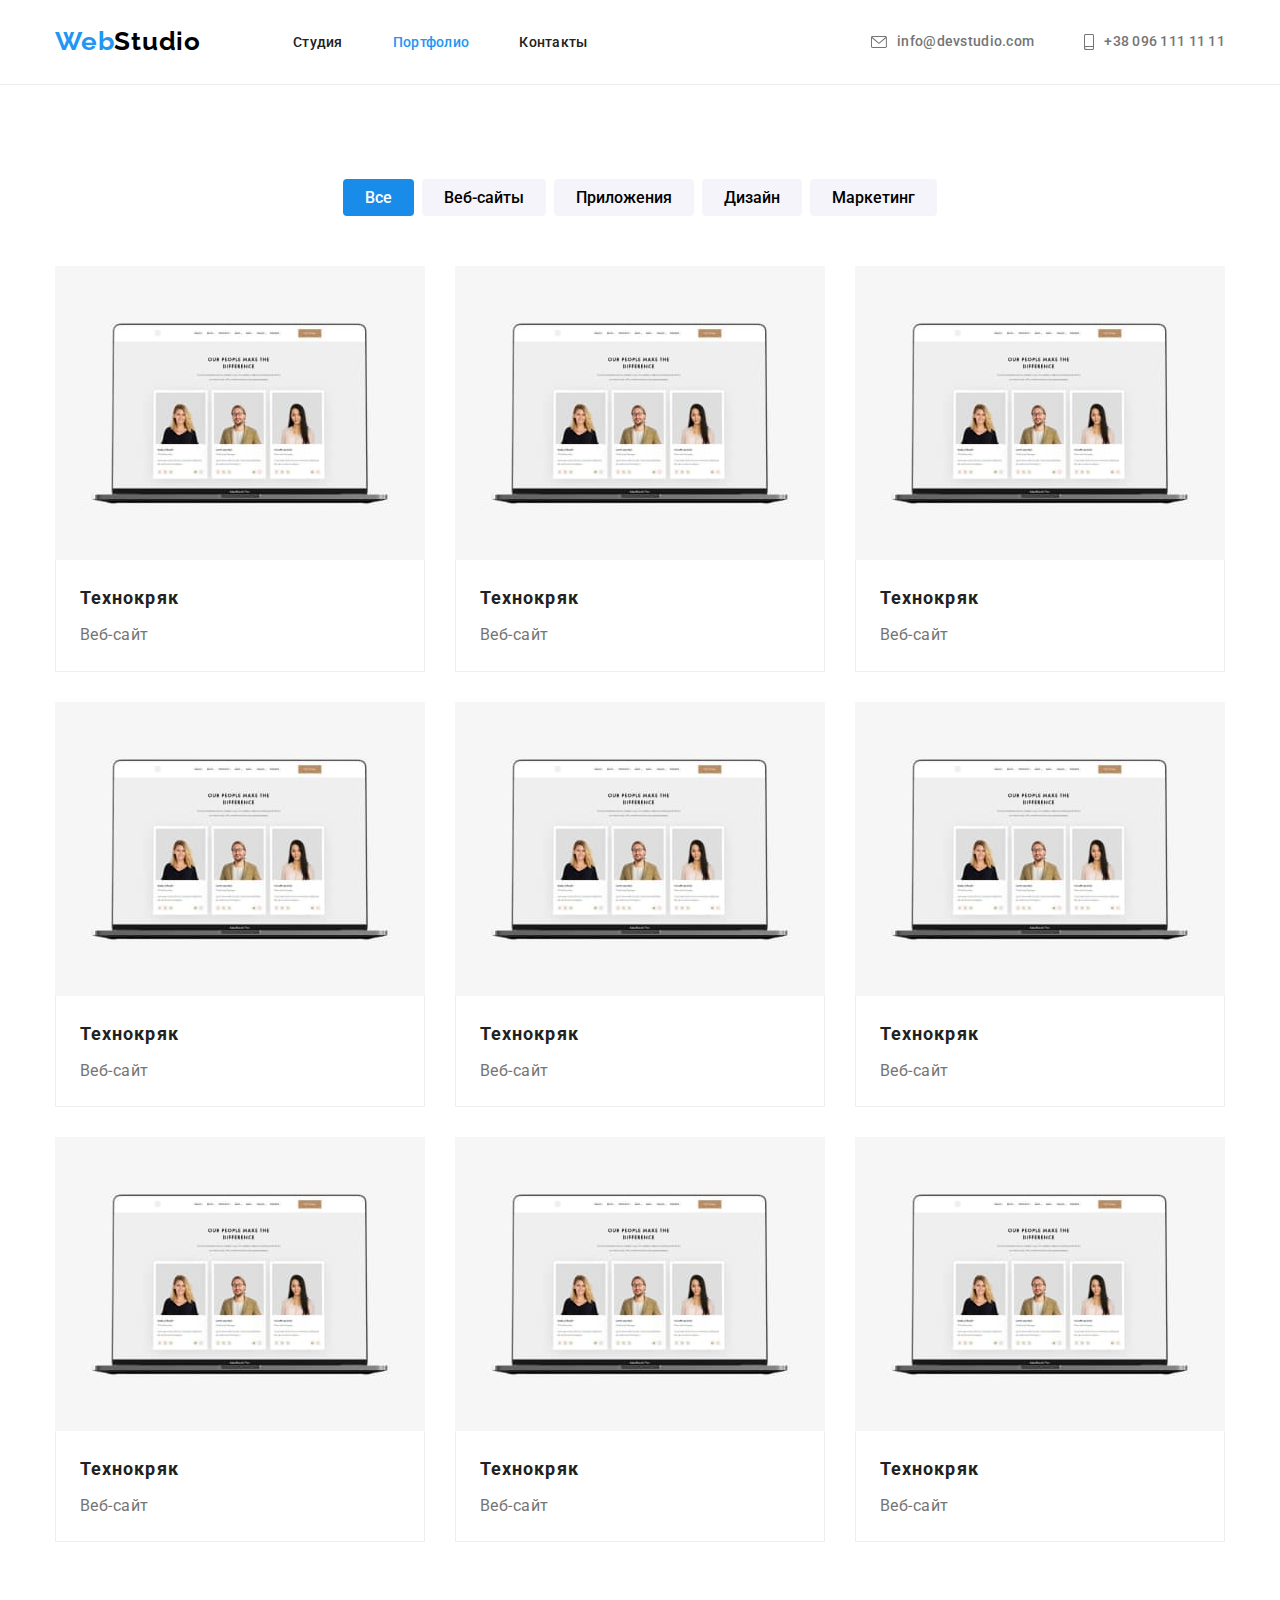
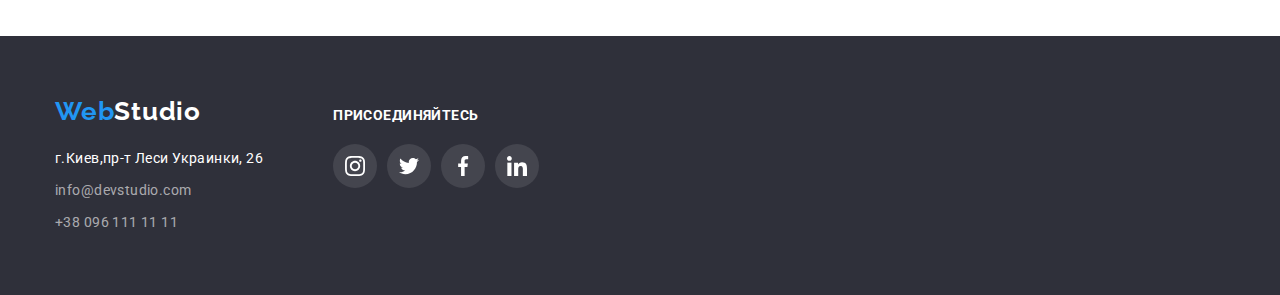
==== commit 5887d07f: "4 to5 copy" ====
--- a/portfolio.html
+++ b/portfolio.html
@@ -54,9 +54,9 @@
             >
           </li>
           <li cclass="contact-telephon">
-            <a href="tel:+380961111111" class="contact-telephon-link lin">
+            <a href="tel:+380961111111" class="contact-telephon-link link">
               <svg class="mail-icon" width="10" height="16">
-                <use href="./images/sprite.svg#smartphone"></use>
+                <use href="./images/sprite.svg#icon-smartphone"></use>
               </svg>
               +38 096 111 11 11</a
             >
@@ -92,154 +92,200 @@
 
           <ul class="portfolio-list list">
             <li class="portfolio-list-item">
-              <a class="portfolio-link-img" href="">
-                <img
-                  src="./images/project1.jpg"
-                  width="370"
-                  height="404"
-                  alt="Пример постера"
-                  class="portfolio-list-item-img"
-                />
-                <div class="portfolio-list-container">
-                  <h2 class="portfolio-list-title">Технокряк</h2>
-                  <p class="portfolio-list-text">Веб-сайт</p>
-                </div>
-              </a>
-            </li>
-            <li class="portfolio-list-item">
-              <a class="portfolio-link-img" href="">
-                <img
-                  src="./images/project2.jpg"
-                  width="370"
-                  height="404"
-                  alt="Пример постера"
-                  class="portfolio-list-item-img"
-                />
-                <div class="portfolio-list-container">
-                  <h2 class="portfolio-list-title">
-                    Постер <span lang="en">New Orlean vs Golden Star</span>
-                  </h2>
-                  <p class="portfolio-list-text">Дизайн</p>
-                </div>
-              </a>
-            </li>
-            <li class="portfolio-list-item">
-              <a class="portfolio-link-img" href="">
-                <img
-                  src="./images/project3.jpg"
-                  width="370"
-                  height="404"
-                  alt="Логотип приложения"
-                  class="portfolio-list-item-img"
-                />
-                <div class="portfolio-list-container">
-                  <h2 class="portfolio-list-title">
-                    Ресторан <span lang="en">Seafood</span>
-                  </h2>
-                  <p class="portfolio-list-text">Приложение</p>
-                </div>
-              </a>
-            </li>
-            <li class="portfolio-list-item">
-              <a class="portfolio-link-img" href="">
-                <img
-                  src="./images/project4.jpg"
-                  width="370"
-                  height="404"
-                  alt="Наушники"
-                  class="portfolio-list-item-img"
-                />
-
-                <div class="portfolio-list-container">
-                  <h2 class="portfolio-list-title">
-                    Проект <span lang="en">Prime</span>
-                  </h2>
-                  <p class="portfolio-list-text">Маркетинг</p>
-                </div>
-              </a>
-            </li>
-            <li class="portfolio-list-item">
-              <a class="portfolio-link-img" href="">
-                <img
-                  src="./images/project5.jpg"
-                  width="370"
-                  height="404"
-                  alt="Две коробки"
-                  class="portfolio-list-item-img"
-                />
-                <div class="portfolio-list-container">
-                  <h2 class="portfolio-list-title">
-                    Проект <span lang="en">Boxes</span>
-                  </h2>
-                  <p class="portfolio-list-text">Приложение</p>
-                </div>
-              </a>
-            </li>
-            <li class="portfolio-list-item">
-              <a class="portfolio-link-img" href="">
-                <img
-                  src="./images/project6.jpg"
-                  width="370"
-                  height="404"
-                  alt="Изображение веб-сайта на мониторе"
-                  class="portfolio-list-item-img"
-                />
-                <div class="portfolio-list-container">
-                  <h2 class="portfolio-list-title">
-                    <span lang="en">Inspiration has no Borders</span>
-                  </h2>
-                  <p class="portfolio-list-text">Веб-сайт</p>
-                </div>
-              </a>
-            </li>
-            <li class="portfolio-list-item">
-              <a class="portfolio-link-img" href="">
-                <img
-                  src="./images/project7.jpg"
-                  width="370"
-                  height="404"
-                  alt="Журнал"
-                  class="portfolio-list-item-img"
-                />
-                <div class="portfolio-list-container">
-                  <h2 class="portfolio-list-title">
-                    Издание <span lang="en">Limited Edition</span>
-                  </h2>
-                  <p class="portfolio-list-text">Дизайн</p>
-                </div>
-              </a>
-            </li>
-            <li class="portfolio-list-item">
-              <a class="portfolio-link-img" href="">
-                <img
-                  src="./images/project8.jpg"
-                  width="370"
-                  height="404"
-                  alt="Этикетка"
-                  class="portfolio-list-item-img"
-                />
-                <div class="portfolio-list-container">
-                  <h2 class="portfolio-list-title">
-                    Проект <span lang="en">LAB</span>
-                  </h2>
-                  <p class="portfolio-list-text">Маркетинг</p>
-                </div>
-              </a>
-            </li>
-            <li class="portfolio-list-item">
-              <a class="portfolio-link-img" href="">
-                <img
-                  src="./images/project9.jpg"
-                  width="370"
-                  height="404"
-                  alt="Пример приложения на ноутбуке"
-                  class="portfolio-list-item-img"
-                />
-                <div class="portfolio-list-container">
-                  <h2 class="portfolio-list-title">
-                    <span lang="en">Growing Business</span>
-                  </h2>
-                  <p class="portfolio-list-text">Приложение</p>
+              <a class="portfolio-link-img link" href="">
+                <div class="portfolio-overlay">
+                  <img
+                    src="./images/project1.jpg"
+                    width="370"
+                    height="404"
+                    alt="Пример постера"
+                    class="portfolio-list-item-img"
+                  />
+                  <p class="overlay">
+                    Ресурс предлагает комплексные предложения с разным уровнем
+                    функционала и сервисов. Все это позволит посетителю получить
+                    исчерпывающие сведения о компании или частном лице.
+                  </p>
+                </div>
+                <div class="portfolio-list-container">
+                  <h2 class="portfolio-list-title">Технокряк</h2>
+                  <p class="portfolio-list-text">Веб-сайт</p>
+                </div>
+              </a>
+            </li>
+            <li class="portfolio-list-item">
+              <a class="portfolio-link-img link" href="">
+                <div class="portfolio-overlay">
+                  <img
+                    src="./images/project1.jpg"
+                    width="370"
+                    height="404"
+                    alt="Пример постера"
+                    class="portfolio-list-item-img"
+                  />
+                  <p class="overlay">
+                    Ресурс предлагает комплексные предложения с разным уровнем
+                    функционала и сервисов. Все это позволит посетителю получить
+                    исчерпывающие сведения о компании или частном лице.
+                  </p>
+                </div>
+                <div class="portfolio-list-container">
+                  <h2 class="portfolio-list-title">Технокряк</h2>
+                  <p class="portfolio-list-text">Веб-сайт</p>
+                </div>
+              </a>
+            </li>
+            <li class="portfolio-list-item">
+              <a class="portfolio-link-img link" href="">
+                <div class="portfolio-overlay">
+                  <img
+                    src="./images/project1.jpg"
+                    width="370"
+                    height="404"
+                    alt="Пример постера"
+                    class="portfolio-list-item-img"
+                  />
+                  <p class="overlay">
+                    Ресурс предлагает комплексные предложения с разным уровнем
+                    функционала и сервисов. Все это позволит посетителю получить
+                    исчерпывающие сведения о компании или частном лице.
+                  </p>
+                </div>
+                <div class="portfolio-list-container">
+                  <h2 class="portfolio-list-title">Технокряк</h2>
+                  <p class="portfolio-list-text">Веб-сайт</p>
+                </div>
+              </a>
+            </li>
+            <li class="portfolio-list-item">
+              <a class="portfolio-link-img link" href="">
+                <div class="portfolio-overlay">
+                  <img
+                    src="./images/project1.jpg"
+                    width="370"
+                    height="404"
+                    alt="Пример постера"
+                    class="portfolio-list-item-img"
+                  />
+                  <p class="overlay">
+                    Ресурс предлагает комплексные предложения с разным уровнем
+                    функционала и сервисов. Все это позволит посетителю получить
+                    исчерпывающие сведения о компании или частном лице.
+                  </p>
+                </div>
+                <div class="portfolio-list-container">
+                  <h2 class="portfolio-list-title">Технокряк</h2>
+                  <p class="portfolio-list-text">Веб-сайт</p>
+                </div>
+              </a>
+            </li>
+            <li class="portfolio-list-item">
+              <a class="portfolio-link-img link" href="">
+                <div class="portfolio-overlay">
+                  <img
+                    src="./images/project1.jpg"
+                    width="370"
+                    height="404"
+                    alt="Пример постера"
+                    class="portfolio-list-item-img"
+                  />
+                  <p class="overlay">
+                    Ресурс предлагает комплексные предложения с разным уровнем
+                    функционала и сервисов. Все это позволит посетителю получить
+                    исчерпывающие сведения о компании или частном лице.
+                  </p>
+                </div>
+                <div class="portfolio-list-container">
+                  <h2 class="portfolio-list-title">Технокряк</h2>
+                  <p class="portfolio-list-text">Веб-сайт</p>
+                </div>
+              </a>
+            </li>
+            <li class="portfolio-list-item">
+              <a class="portfolio-link-img link" href="">
+                <div class="portfolio-overlay">
+                  <img
+                    src="./images/project1.jpg"
+                    width="370"
+                    height="404"
+                    alt="Пример постера"
+                    class="portfolio-list-item-img"
+                  />
+                  <p class="overlay">
+                    Ресурс предлагает комплексные предложения с разным уровнем
+                    функционала и сервисов. Все это позволит посетителю получить
+                    исчерпывающие сведения о компании или частном лице.
+                  </p>
+                </div>
+                <div class="portfolio-list-container">
+                  <h2 class="portfolio-list-title">Технокряк</h2>
+                  <p class="portfolio-list-text">Веб-сайт</p>
+                </div>
+              </a>
+            </li>
+            <li class="portfolio-list-item">
+              <a class="portfolio-link-img link" href="">
+                <div class="portfolio-overlay">
+                  <img
+                    src="./images/project1.jpg"
+                    width="370"
+                    height="404"
+                    alt="Пример постера"
+                    class="portfolio-list-item-img"
+                  />
+                  <p class="overlay">
+                    Ресурс предлагает комплексные предложения с разным уровнем
+                    функционала и сервисов. Все это позволит посетителю получить
+                    исчерпывающие сведения о компании или частном лице.
+                  </p>
+                </div>
+                <div class="portfolio-list-container">
+                  <h2 class="portfolio-list-title">Технокряк</h2>
+                  <p class="portfolio-list-text">Веб-сайт</p>
+                </div>
+              </a>
+            </li>
+            <li class="portfolio-list-item">
+              <a class="portfolio-link-img link" href="">
+                <div class="portfolio-overlay">
+                  <img
+                    src="./images/project1.jpg"
+                    width="370"
+                    height="404"
+                    alt="Пример постера"
+                    class="portfolio-list-item-img"
+                  />
+                  <p class="overlay">
+                    Ресурс предлагает комплексные предложения с разным уровнем
+                    функционала и сервисов. Все это позволит посетителю получить
+                    исчерпывающие сведения о компании или частном лице.
+                  </p>
+                </div>
+                <div class="portfolio-list-container">
+                  <h2 class="portfolio-list-title">Технокряк</h2>
+                  <p class="portfolio-list-text">Веб-сайт</p>
+                </div>
+              </a>
+            </li>
+            <li class="portfolio-list-item">
+              <a class="portfolio-link-img link" href="">
+                <div class="portfolio-overlay">
+                  <img
+                    src="./images/project1.jpg"
+                    width="370"
+                    height="404"
+                    alt="Пример постера"
+                    class="portfolio-list-item-img"
+                  />
+                  <p class="overlay">
+                    Ресурс предлагает комплексные предложения с разным уровнем
+                    функционала и сервисов. Все это позволит посетителю получить
+                    исчерпывающие сведения о компании или частном лице.
+                  </p>
+                </div>
+                <div class="portfolio-list-container">
+                  <h2 class="portfolio-list-title">Технокряк</h2>
+                  <p class="portfolio-list-text">Веб-сайт</p>
                 </div>
               </a>
             </li>
--- a/css/styles.css
+++ b/css/styles.css
@@ -171,6 +171,7 @@
 .contact-telephon-link {
   display: flex;
   justify-content: center;
+  align-items: center;
   font-weight: 500;
   font-size: 14px;
   line-height: 1.4;
@@ -437,12 +438,9 @@
 .client-icon-link:hover,
 .client-icon-link:focus {
   color: var(--accent-hover-color);
-}
-
-.client-icon-item:hover,
-.client-icon-item:focus {
   border: 1px solid var(--accent-hover-color);
 }
+
 
 .client-icon-item:not(:last-child) {
   margin-right: 30px;
@@ -552,6 +550,11 @@
   color: var(--accent-hover-color);
 }
 
+.footer-contact-mail-link:hover,
+.footer-contact-mail-link:focus {
+  color: var(--accent-hover-color);
+}
+
 .mail:focus {
   color: var(--accent-hover-color);
 }
@@ -598,7 +601,7 @@
 
 .footer-social-icon-link:hover,
 .footer-social-icon-link:focus {
-  color: var(--white-text-color);
+
   background-color: var(--accent-hover-color)
 }
 
@@ -652,6 +655,10 @@
 .filter-btn:focus {
   color: var(--white-text-color);
   background-color: var(--accent-hover-color);
+  box-shadow: 0px 3px 1px rgba(0, 0, 0, 0.1),
+    0px 1px 2px rgba(0, 0, 0, 0.08),
+    0px 2px 2px rgba(0, 0, 0, 0.12);
+  border-radius: 4px;
 }
 
 .portfolio-filter-list {
@@ -684,15 +691,47 @@
 
 .portfolio-link-img {
   display: block;
-}
-
-.portfolio-list-item:hover {
+  position: relative;
+}
+
+.portfolio-overlay {
+  position: relative;
+  overflow: hidden;
+}
+
+.overlay {
+
+  position: absolute;
+  top: 0;
+  left: 0;
+  width: 100%;
+  height: 100%;
+  font-family: Roboto;
+  font-style: normal;
+  font-weight: 400;
+  line-height: 1.6;
+  letter-spacing: 0.03em;
+  color: var(--white-text-color);
+  background-color: rgba(33, 150, 243, 0.9);
+  padding: 64px 24px;
+  overflow: auto;
+  transform: translateY(100%);
+  transition: transform 250ms linear;
+}
+
+.portfolio-link-img:hover .overlay,
+.portfolio-link-img:focus .overlay {
+  transform: translate(0%);
+
+}
+
+.portfolio-link-img:hover {
   box-shadow: 0px 1px 1px rgba(0, 0, 0, 0.12),
     0px 4px 4px rgba(0, 0, 0, 0.06),
     1px 4px 6px rgba(0, 0, 0, 0.16);
 }
 
-.portfolio-list-all:focus {
+.portfolio-link-img:focus {
   box-shadow: 0px 1px 1px rgba(0, 0, 0, 0.12),
     0px 4px 4px rgba(0, 0, 0, 0.06),
     1px 4px 6px rgba(0, 0, 0, 0.16);
@@ -723,6 +762,7 @@
   border-bottom: 1px solid var(--border-color);
   border-right: 1px solid var(--border-color);
   padding: 20px 24px;
+
 }
 
 .portfolio-list {
@@ -750,4 +790,4 @@
   overflow: hidden;
   border: 0;
   clip: rect(0 0 0 0);
-}
+}